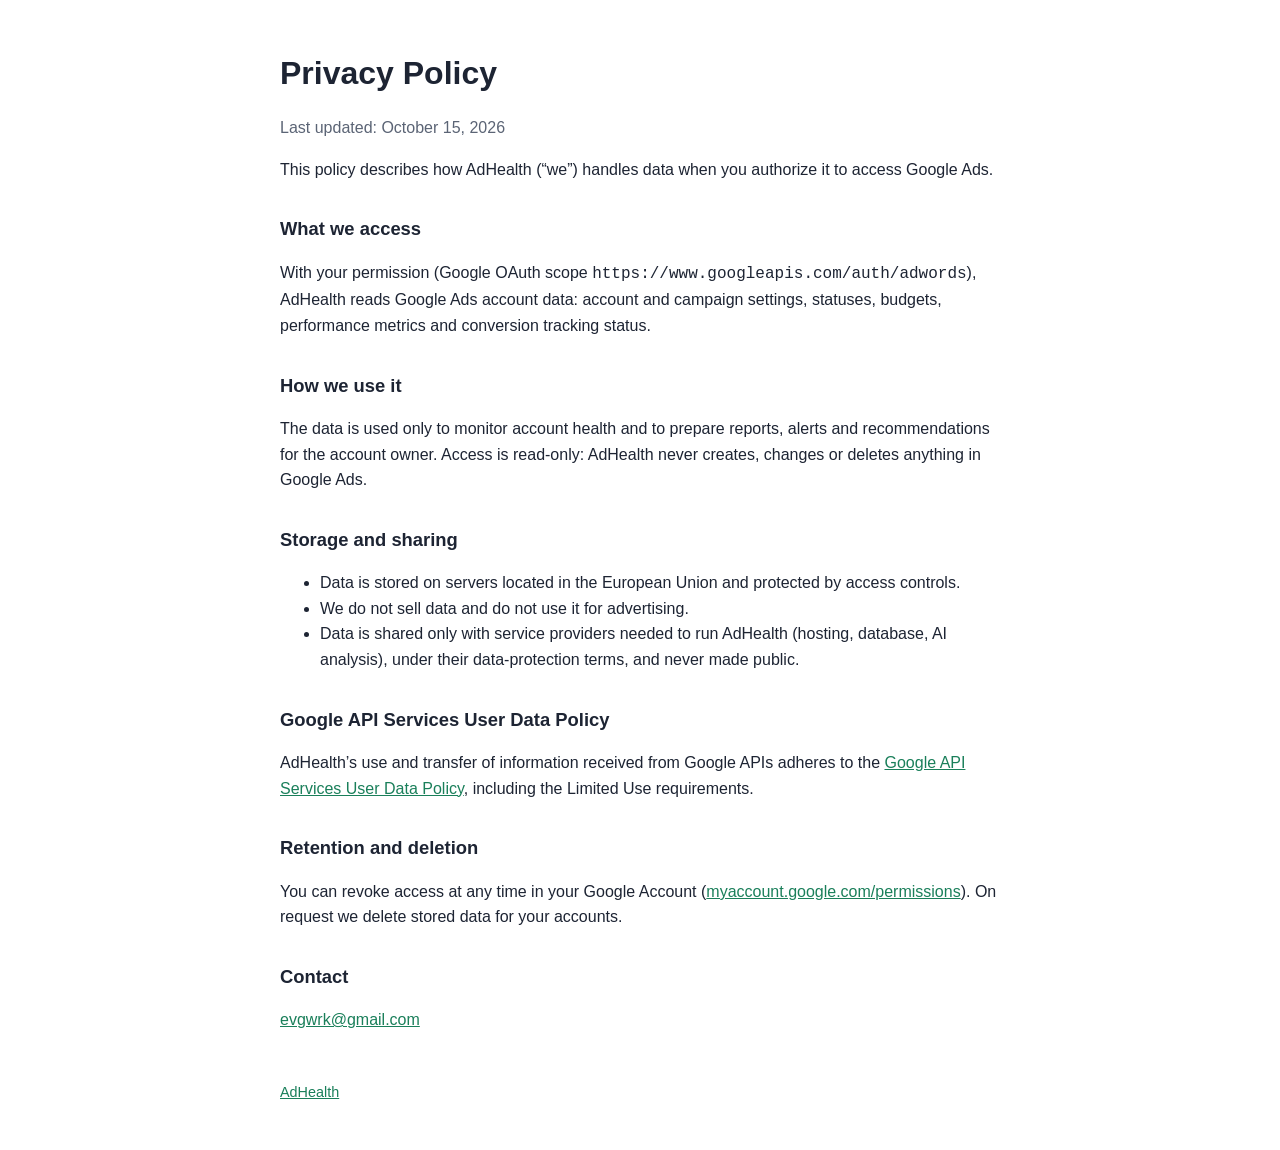
==== privacy.html @ a0a0056a "Add home page and privacy policy Co-Authored-By: Claude Opus 5.5 <noreply@anthropic.com>" ====
<!doctype html>
<html lang="en"><head><meta charset="utf-8"><meta name="viewport" content="width=device-width,initial-scale=1">
<title>AdHealth Privacy Policy</title>
<link rel="stylesheet" href="style.css"></head>
<body><main>
<h1>Privacy Policy</h1>
<p class="muted">Last updated: October 15, 2026</p>
<p>This policy describes how AdHealth (“we”) handles data when you authorize it to access Google Ads.</p>
<h2>What we access</h2>
<p>With your permission (Google OAuth scope <code>https://www.googleapis.com/auth/adwords</code>), AdHealth reads Google Ads account data: account and campaign settings, statuses, budgets, performance metrics and conversion tracking status.</p>
<h2>How we use it</h2>
<p>The data is used only to monitor account health and to prepare reports, alerts and recommendations for the account owner. Access is read-only: AdHealth never creates, changes or deletes anything in Google Ads.</p>
<h2>Storage and sharing</h2>
<ul>
<li>Data is stored on servers located in the European Union and protected by access controls.</li>
<li>We do not sell data and do not use it for advertising.</li>
<li>Data is shared only with service providers needed to run AdHealth (hosting, database, AI analysis), under their data-protection terms, and never made public.</li>
</ul>
<h2>Google API Services User Data Policy</h2>
<p>AdHealth’s use and transfer of information received from Google APIs adheres to the <a href="https://developers.google.com/terms/api-services-user-data-policy">Google API Services User Data Policy</a>, including the Limited Use requirements.</p>
<h2>Retention and deletion</h2>
<p>You can revoke access at any time in your Google Account (<a href="https://myaccount.google.com/permissions">myaccount.google.com/permissions</a>). On request we delete stored data for your accounts.</p>
<h2>Contact</h2>
<p><a href="mailto:evgwrk@gmail.com">evgwrk@gmail.com</a></p>
<footer><a href="index.html">AdHealth</a></footer>
</main></body></html>
---- style.css ----
:root{--bg:#fff;--fg:#1d2433;--muted:#5b6475;--accent:#1a7f5a}
@media (prefers-color-scheme:dark){:root{--bg:#111418;--fg:#e6e9ee;--muted:#9aa3b2;--accent:#4cc99a}}
body{margin:0;background:var(--bg);color:var(--fg);font:16px/1.6 -apple-system,BlinkMacSystemFont,"Segoe UI",Roboto,sans-serif}
main{max-width:720px;margin:0 auto;padding:48px 16px}
h1{font-size:2rem;margin:0 0 8px}h2{font-size:1.15rem;margin-top:32px}
p,li{color:var(--fg)}.muted{color:var(--muted)}a{color:var(--accent)}
footer{margin-top:48px;color:var(--muted);font-size:.9rem}
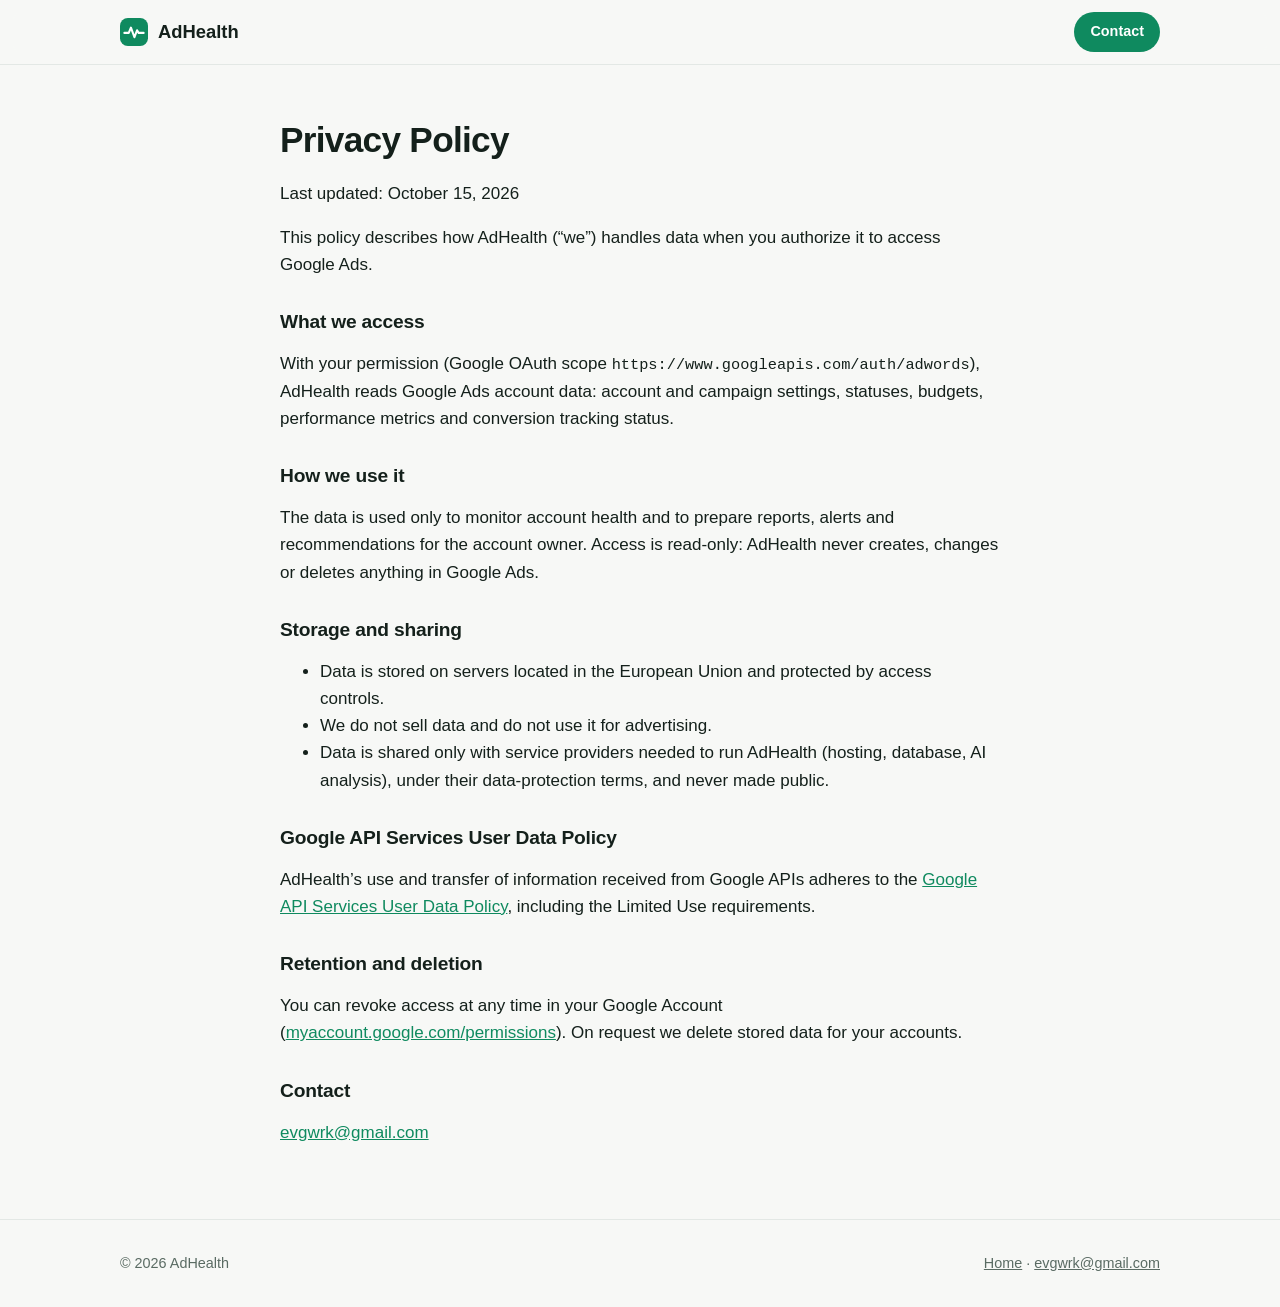
==== commit b71ed2c5: "Business card landing page for AdHealth Co-Authored-By: Claude Opus 5.5 <noreply@anthropic.com>" ====
--- a/privacy.html
+++ b/privacy.html
@@ -1,8 +1,10 @@
 <!doctype html>
 <html lang="en"><head><meta charset="utf-8"><meta name="viewport" content="width=device-width,initial-scale=1">
-<title>AdHealth Privacy Policy</title>
+<title>Privacy Policy — AdHealth</title>
 <link rel="stylesheet" href="style.css"></head>
-<body><main>
+<body>
+<header class="nav"><div class="wrap"><a class="logo" href="index.html"><svg viewBox="0 0 32 32" fill="none" aria-hidden="true"><rect width="32" height="32" rx="9" fill="var(--accent)"/><path d="M5 17h5l2.5-6 4 11 3-8 1.8 3H27" stroke="var(--accent-ink)" stroke-width="2.4" stroke-linecap="round" stroke-linejoin="round"/></svg> AdHealth</a><nav><a class="btn btn-primary" href="mailto:evgwrk@gmail.com?subject=AdHealth">Contact</a></nav></div></header>
+<main class="wrap legal">
 <h1>Privacy Policy</h1>
 <p class="muted">Last updated: October 15, 2026</p>
 <p>This policy describes how AdHealth (“we”) handles data when you authorize it to access Google Ads.</p>
@@ -22,5 +24,6 @@
 <p>You can revoke access at any time in your Google Account (<a href="https://myaccount.google.com/permissions">myaccount.google.com/permissions</a>). On request we delete stored data for your accounts.</p>
 <h2>Contact</h2>
 <p><a href="mailto:evgwrk@gmail.com">evgwrk@gmail.com</a></p>
-<footer><a href="index.html">AdHealth</a></footer>
-</main></body></html>
+</main>
+<footer><div class="wrap"><span>© 2026 AdHealth</span><span><a href="index.html">Home</a> · <a href="mailto:evgwrk@gmail.com">evgwrk@gmail.com</a></span></div></footer>
+</body></html>
--- a/style.css
+++ b/style.css
@@ -1,7 +1,84 @@
-:root{--bg:#fff;--fg:#1d2433;--muted:#5b6475;--accent:#1a7f5a}
-@media (prefers-color-scheme:dark){:root{--bg:#111418;--fg:#e6e9ee;--muted:#9aa3b2;--accent:#4cc99a}}
-body{margin:0;background:var(--bg);color:var(--fg);font:16px/1.6 -apple-system,BlinkMacSystemFont,"Segoe UI",Roboto,sans-serif}
-main{max-width:720px;margin:0 auto;padding:48px 16px}
-h1{font-size:2rem;margin:0 0 8px}h2{font-size:1.15rem;margin-top:32px}
-p,li{color:var(--fg)}.muted{color:var(--muted)}a{color:var(--accent)}
-footer{margin-top:48px;color:var(--muted);font-size:.9rem}
+:root{
+  --bg:#f7f8f6;--surface:#ffffff;--fg:#14201b;--muted:#5a6b63;--line:#e3e8e5;
+  --accent:#0f8a5f;--accent-ink:#ffffff;--accent-soft:#e3f4ec;
+  --warn:#b7791f;--warn-soft:#fbf1df;--bad:#c2410c;--bad-soft:#fde8dd;
+  --radius:16px;--shadow:0 1px 2px rgba(20,32,27,.04),0 8px 24px rgba(20,32,27,.06);
+}
+@media (prefers-color-scheme:dark){:root{
+  --bg:#0d1311;--surface:#141c19;--fg:#e8efeb;--muted:#9bb0a6;--line:#24312c;
+  --accent:#34c48b;--accent-ink:#06130d;--accent-soft:#143327;
+  --warn:#e3b260;--warn-soft:#33291a;--bad:#f08a5d;--bad-soft:#3a2219;
+  --shadow:0 1px 2px rgba(0,0,0,.3),0 8px 24px rgba(0,0,0,.35);
+}}
+*{box-sizing:border-box}
+html{scroll-behavior:smooth}
+body{margin:0;background:var(--bg);color:var(--fg);font:17px/1.6 -apple-system,BlinkMacSystemFont,"Segoe UI",Inter,Roboto,sans-serif;-webkit-font-smoothing:antialiased}
+a{color:var(--accent)}
+.wrap{max-width:1080px;margin:0 auto;padding:0 20px}
+/* nav */
+.nav{position:sticky;top:0;z-index:10;background:color-mix(in srgb,var(--bg) 85%,transparent);backdrop-filter:blur(10px);border-bottom:1px solid var(--line)}
+.nav .wrap{display:flex;align-items:center;justify-content:space-between;height:64px}
+.logo{display:flex;align-items:center;gap:10px;font-weight:700;font-size:1.15rem;color:var(--fg);text-decoration:none}
+.logo svg{width:28px;height:28px}
+.nav nav{display:flex;gap:24px;align-items:center}
+.nav nav a{color:var(--muted);text-decoration:none;font-size:.95rem}
+.nav nav a:hover{color:var(--fg)}
+.nav nav a.btn-primary,.nav nav a.btn-primary:hover{color:var(--accent-ink)}
+.btn{display:inline-block;padding:12px 20px;border-radius:999px;font-weight:600;text-decoration:none;font-size:.98rem;transition:transform .15s}
+.btn:hover{transform:translateY(-1px)}
+.btn-primary{background:var(--accent);color:var(--accent-ink)}
+.btn-ghost{border:1px solid var(--line);color:var(--fg);background:var(--surface)}
+.nav .btn{padding:8px 16px;font-size:.9rem}
+@media (max-width:760px){.nav nav a:not(.btn){display:none}}
+/* hero */
+.hero{padding:72px 0 56px}
+.hero .wrap{display:grid;grid-template-columns:1.1fr .9fr;gap:48px;align-items:center}
+.eyebrow{display:inline-block;font-size:.85rem;font-weight:600;letter-spacing:.04em;text-transform:uppercase;color:var(--accent);background:var(--accent-soft);padding:6px 12px;border-radius:999px;margin-bottom:20px}
+h1{font-size:clamp(2.1rem,4.6vw,3.3rem);line-height:1.1;letter-spacing:-.02em;margin:0 0 20px}
+.lead{font-size:1.15rem;color:var(--muted);margin:0 0 28px;max-width:560px}
+.cta{display:flex;gap:12px;flex-wrap:wrap}
+@media (max-width:860px){.hero .wrap{grid-template-columns:1fr}.hero{padding:48px 0 32px}}
+/* mock panel */
+.panel{background:var(--surface);border:1px solid var(--line);border-radius:20px;box-shadow:var(--shadow);padding:20px}
+.panel-head{display:flex;justify-content:space-between;align-items:center;margin-bottom:14px;font-size:.85rem;color:var(--muted)}
+.panel-head b{color:var(--fg);font-size:.95rem}
+.row{display:flex;align-items:center;gap:12px;padding:12px;border-radius:12px;border:1px solid var(--line);margin-top:10px}
+.dot{width:10px;height:10px;border-radius:50%;flex:none}
+.ok .dot{background:var(--accent)}.warn .dot{background:var(--warn)}.bad .dot{background:var(--bad)}
+.row .name{font-weight:600;font-size:.95rem}
+.row .meta{font-size:.82rem;color:var(--muted)}
+.row .tag{margin-left:auto;font-size:.78rem;font-weight:600;padding:4px 10px;border-radius:999px;white-space:nowrap}
+.ok .tag{background:var(--accent-soft);color:var(--accent)}
+.warn .tag{background:var(--warn-soft);color:var(--warn)}
+.bad .tag{background:var(--bad-soft);color:var(--bad)}
+.panel-note{font-size:.75rem;color:var(--muted);margin-top:12px;text-align:right}
+/* sections */
+section{padding:72px 0}
+section.alt{background:var(--surface);border-top:1px solid var(--line);border-bottom:1px solid var(--line)}
+h2{font-size:clamp(1.6rem,3vw,2.2rem);letter-spacing:-.01em;line-height:1.2;margin:0 0 12px}
+.sub{color:var(--muted);max-width:640px;margin:0 0 40px}
+.grid{display:grid;grid-template-columns:repeat(auto-fit,minmax(230px,1fr));gap:18px}
+.card{background:var(--surface);border:1px solid var(--line);border-radius:var(--radius);padding:24px}
+section.alt .card{background:var(--bg)}
+.card h3{margin:0 0 8px;font-size:1.08rem}
+.card p{margin:0;color:var(--muted);font-size:.96rem}
+.freq{display:inline-block;font-size:.75rem;font-weight:600;color:var(--accent);background:var(--accent-soft);padding:3px 10px;border-radius:999px;margin-bottom:12px}
+.icon{width:40px;height:40px;border-radius:12px;background:var(--accent-soft);color:var(--accent);display:grid;place-items:center;margin-bottom:16px}
+.icon svg{width:22px;height:22px}
+.note{margin-top:28px;display:flex;gap:12px;align-items:flex-start;padding:16px 20px;border-radius:var(--radius);background:var(--accent-soft);font-size:.96rem}
+.note svg{flex:none;width:22px;height:22px;color:var(--accent);margin-top:2px}
+.steps{counter-reset:s;display:grid;grid-template-columns:repeat(auto-fit,minmax(240px,1fr));gap:18px}
+.step{position:relative;padding:24px;border-radius:var(--radius);border:1px solid var(--line);background:var(--surface)}
+.step::before{counter-increment:s;content:counter(s);display:grid;place-items:center;width:34px;height:34px;border-radius:50%;background:var(--accent);color:var(--accent-ink);font-weight:700;margin-bottom:14px}
+.step h3{margin:0 0 6px;font-size:1.05rem}.step p{margin:0;color:var(--muted);font-size:.96rem}
+.final{text-align:center}
+.final .sub{margin:0 auto 28px}
+footer{padding:32px 0;color:var(--muted);font-size:.9rem;border-top:1px solid var(--line)}
+footer .wrap{display:flex;justify-content:space-between;gap:16px;flex-wrap:wrap}
+footer a{color:var(--muted)}
+/* legal page */
+.legal{max-width:760px;padding:56px 20px}
+.legal h1{font-size:2.2rem}.legal h2{font-size:1.2rem;margin-top:32px}
+.legal p,.legal li{color:var(--fg)}
+.muted{color:var(--muted)}
+.legal code{word-break:break-all;font-size:.9em}
